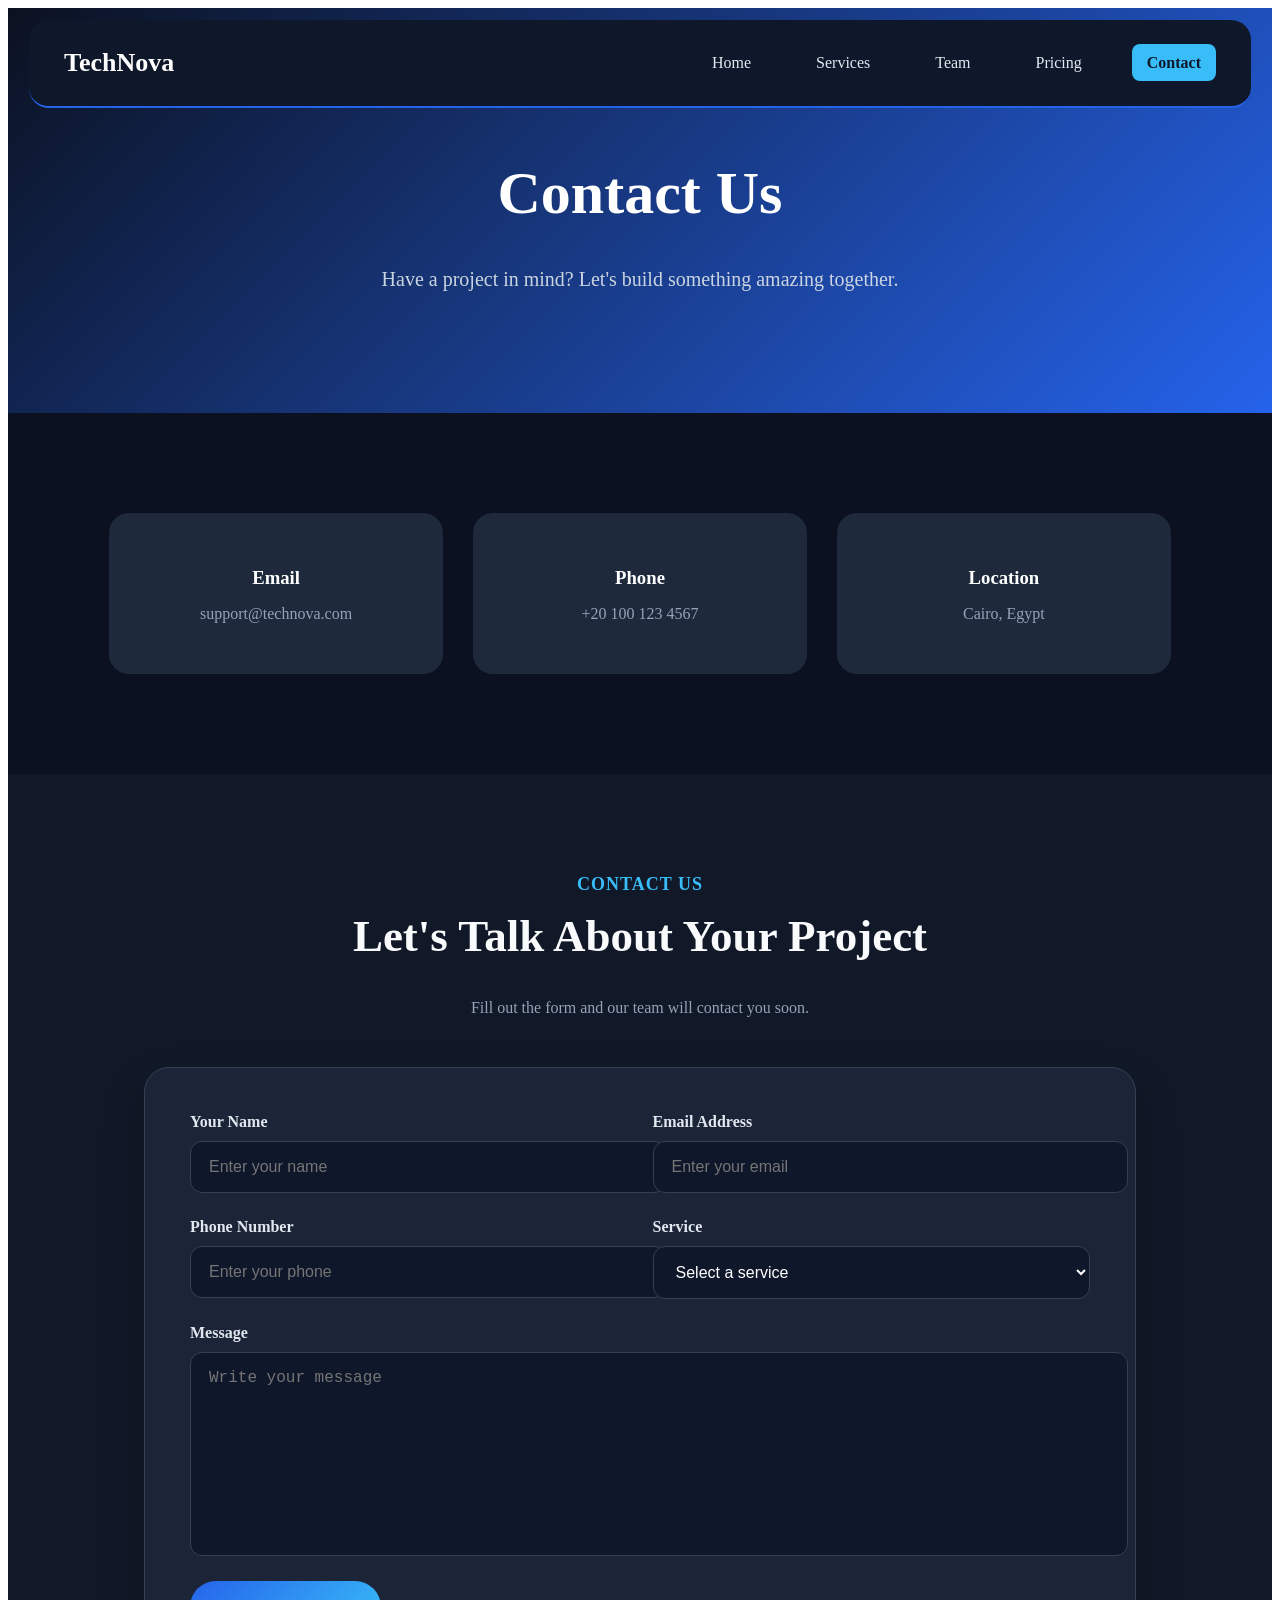
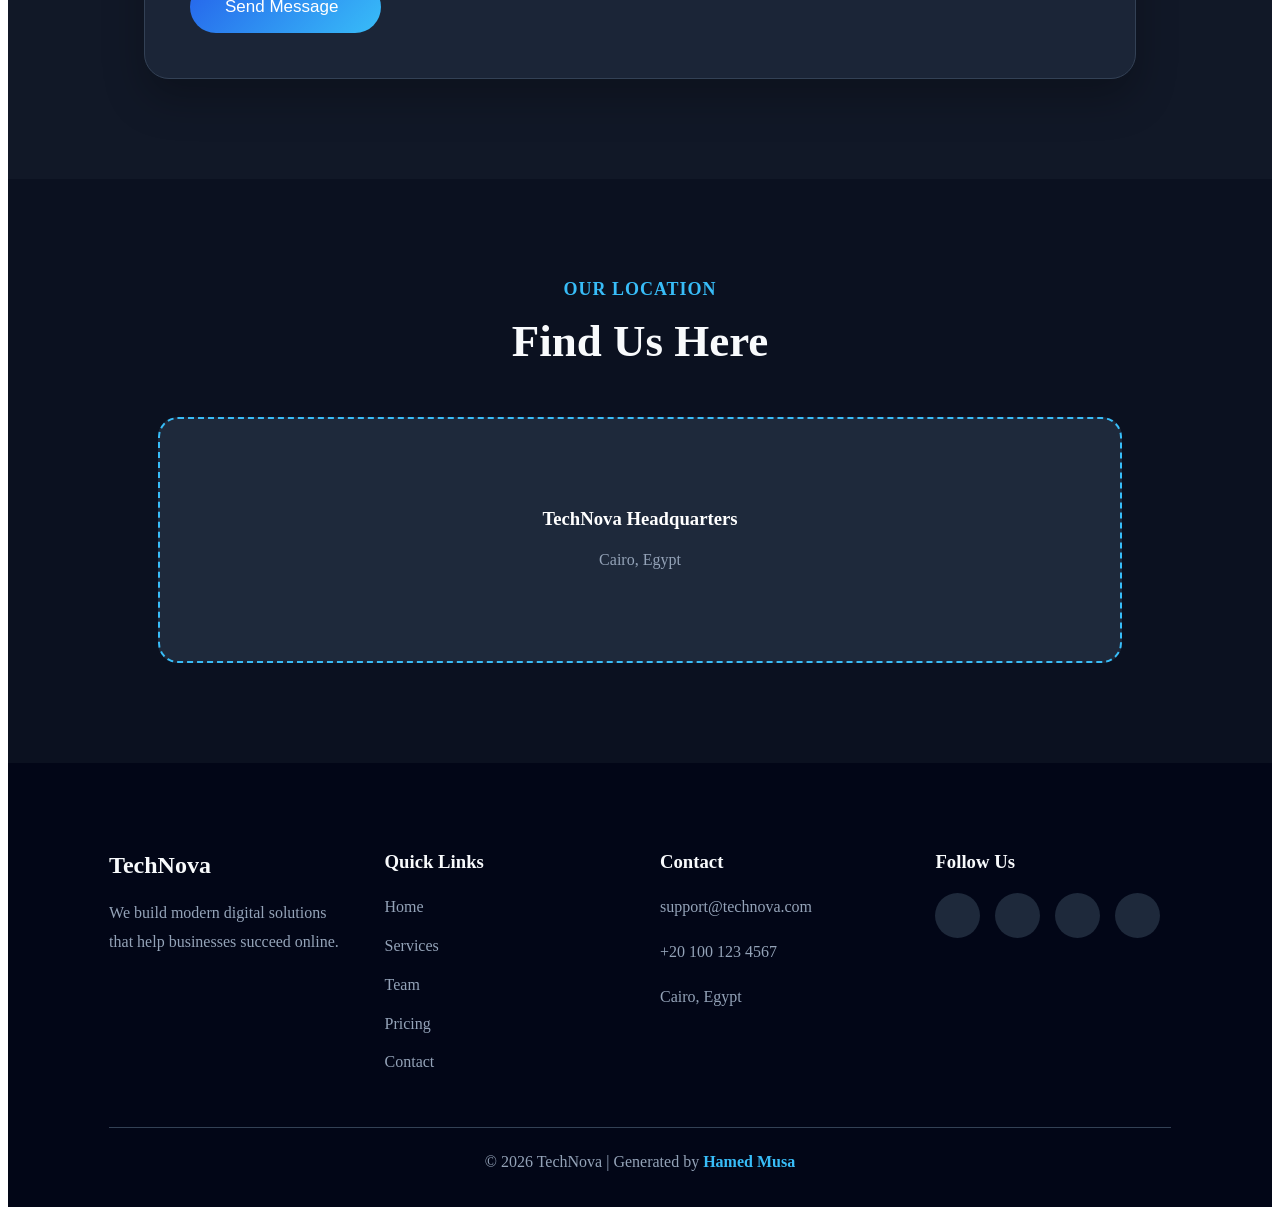
==== contact.html @ bdc84945 "Add files via upload" ====
<!DOCTYPE html>
<html lang="en">

<head>
    <meta charset="UTF-8">
    <meta name="viewport" content="width=device-width, initial-scale=1.0">
    <title>Contact Us</title>
    <link rel="stylesheet" href="Css/programming.css">
</head>

<body>
    <nav class="company-navbar">
        <a href="#" class="logo">

            <i class="fa-solid fa-code"></i>

            TechNova

        </a>
        <ul>

            <li><a href="company.html">Home</a></li>

            <li><a href="services.html">Services</a></li>

            <li><a href="team.html">Team</a></li>

            <li><a href="pricing.html">Pricing</a></li>

            <li><a href="contact.html" class="active">Contact</a></li>

        </ul>
        <div class="menu-btn">

            <i class="fa-solid fa-bars"></i>

        </div>
    </nav>
    <section class="page-hero contact-hero">

        <h1>Contact Us</h1>

        <p>
            Have a project in mind? Let's build something amazing together.
        </p>

    </section>
    <section class="contact-page">


        <div class="contact-info">


            <div class="info-box">

                <i class="fa-solid fa-envelope"></i>

                <h3>Email</h3>

                <p>
                    support@technova.com
                </p>

            </div>



            <div class="info-box">

                <i class="fa-solid fa-phone"></i>

                <h3>Phone</h3>

                <p>
                    +20 100 123 4567
                </p>

            </div>



            <div class="info-box">

                <i class="fa-solid fa-location-dot"></i>

                <h3>Location</h3>

                <p>
                    Cairo, Egypt
                </p>

            </div>


        </div>



    </section>
    <section class="contact-form-section">

        <div class="section-title">

            <span>Contact Us</span>
            <h2>Let's Talk About Your Project</h2>

            <p>
                Fill out the form and our team will contact you soon.
            </p>

        </div>


        <form class="contact-form">


            <div class="input-row">

                <div class="input-box">

                    <label>Your Name</label>

                    <input type="text" placeholder="Enter your name">

                </div>


                <div class="input-box">

                    <label>Email Address</label>

                    <input type="email" placeholder="Enter your email">

                </div>


            </div>



            <div class="input-row">


                <div class="input-box">

                    <label>Phone Number</label>

                    <input type="tel" placeholder="Enter your phone">

                </div>


                <div class="input-box">

                    <label>Service</label>

                    <select>

                        <option>Select a service</option>

                        <option>Web Development</option>

                        <option>Mobile Application</option>

                        <option>UI/UX Design</option>

                        <option>Cloud Solutions</option>

                    </select>

                </div>


            </div>



            <div class="input-box">

                <label>Message</label>

                <textarea placeholder="Write your message"></textarea>

            </div>



            <button class="send-btn">

                Send Message
                <i class="fa-solid fa-paper-plane"></i>

            </button>


        </form>


    </section>
    <!--=========================
        Location
==========================-->

    <section class="location-section">

        <div class="section-title">

            <span>Our Location</span>

            <h2>Find Us Here</h2>

        </div>


        <div class="map-box">

            <i class="fa-solid fa-map-location-dot"></i>

            <h3>TechNova Headquarters</h3>

            <p>
                Cairo, Egypt
            </p>

        </div>

    </section>
    <footer class="company-footer">

        <div class="footer-container">


            <div class="footer-about">

                <h2>TechNova</h2>

                <p>
                    We build modern digital solutions
                    that help businesses succeed online.
                </p>

            </div>



            <div class="footer-links">

                <h3>Quick Links</h3>

                <a href="company.html">Home</a>
                <a href="services.html">Services</a>
                <a href="team.html">Team</a>
                <a href="pricing.html">Pricing</a>
                <a href="contact.html">Contact</a>

            </div>



            <div class="footer-contact">

                <h3>Contact</h3>

                <p>
                    <i class="fa-solid fa-envelope"></i>
                    support@technova.com
                </p>

                <p>
                    <i class="fa-solid fa-phone"></i>
                    +20 100 123 4567
                </p>

                <p>
                    <i class="fa-solid fa-location-dot"></i>
                    Cairo, Egypt
                </p>

            </div>



            <div class="footer-social">

                <h3>Follow Us</h3>

                <div class="social-icons">

                    <a href="#">
                        <i class="fa-brands fa-facebook-f"></i>
                    </a>

                    <a href="#">
                        <i class="fa-brands fa-instagram"></i>
                    </a>

                    <a href="#">
                        <i class="fa-brands fa-linkedin-in"></i>
                    </a>

                    <a href="#">
                        <i class="fa-brands fa-github"></i>
                    </a>

                </div>

            </div>


        </div>


        <hr>


        <p class="copyright">

            © 2026 TechNova | Generated by
            <strong>Hamed Musa</strong>

        </p>


    </footer>
</body>

</html>
---- Css/programming.css ----
/*=========================
          Hero
=========================*/

.hero {

    min-height: 100vh;

    background: #0B1120;

    display: flex;

    justify-content: space-between;

    align-items: center;

    padding: 160px 8% 120px;

}

.hero-content {

    flex: 1;

}

.hero-content span {

    color: #2563EB;

    font-size: 22px;

    font-weight: bold;

}

.hero-content h1 {

    color: #F8FAFC;

    font-size: 65px;

    line-height: 1.2;

    margin: 25px 0;

}

.hero-content p {

    color: #94A3B8;

    font-size: 19px;

    line-height: 1.8;

    max-width: 600px;

}

.hero-buttons {

    margin-top: 40px;

}

.btn-primary {

    background: #2563EB;

    color: white;

    padding: 16px 36px;

    border-radius: 50px;

    margin-right: 15px;

    transition: .3s;

}

.btn-primary:hover {

    background: #1D4ED8;

}

.btn-secondary {

    border: 2px solid #2563EB;

    color: #2563EB;

    padding: 16px 36px;

    border-radius: 50px;

    transition: .3s;

}

.btn-secondary:hover {

    background: #2563EB;

    color: white;

}

.hero-image {

    flex: 1;

    text-align: center;

}

.hero-image img {

    width: 100%;

    max-width: 600px;

}

/*=========================
      Company Navbar
=========================*/

.company-navbar {

    position: absolute;

    top: 20px;

    left: 50%;

    transform: translateX(-50%);

    width: 90%;

    display: flex;

    justify-content: space-between;

    align-items: center;

    padding: 18px 35px;

    border-radius: 20px;

    background: #0F172A;
    border-bottom: 2px solid #2563EB;


}

.company-navbar .logo {

    color: white;

    font-size: 26px;

    font-weight: bold;

}

.company-navbar ul {

    display: flex;

    gap: 35px;

}

.company-navbar ul li {

    list-style: none;

}

.company-navbar ul li a {

    color: #E2E8F0;
    padding: 10px 15px;
    transition: .3s;
    border-radius: 8px;
}

.company-navbar ul li a:hover {

    background: #2563EB;
    color: white;
}

.company-navbar ul li a.active {
    background: #38BDF8;
    color: #0F172A;
    font-weight: bold;
}

.hire-btn {

    background: #2563EB;

    color: white;

    padding: 12px 28px;

    border-radius: 50px;

    transition: .3s;

}

.hire-btn:hover {

    background: #1D4ED8;

}

/*=========================
      Clients
=========================*/

.clients {

    padding: 80px 8%;

    background: #111827;

    text-align: center;

}

.clients h2 {

    color: white;

    margin-bottom: 50px;

    font-size: 40px;

}

.clients-container {

    display: grid;

    grid-template-columns: repeat(auto-fit, minmax(180px, 1fr));

    gap: 25px;

}

.client-box {

    background: #1F2937;

    border-radius: 18px;

    height: 140px;

    display: flex;

    justify-content: center;

    align-items: center;

    transition: .4s;

    border: 1px solid transparent;

}

.client-box:hover {

    transform: translateY(-10px);

    border-color: #2563EB;

    box-shadow: 0 10px 25px rgba(37, 99, 235, .3);

}

.client-box img {

    width: 130px;

    height: 60px;

    object-fit: contain;

    filter: grayscale(100%);

    opacity: .7;

    transition: .4s;

}

.client-box:hover img {

    filter: grayscale(0);

    opacity: 1;

    transform: scale(1.08);

}

/*=========================
      Company Services
=========================*/

.company-services {

    padding: 100px 8%;

    background: #0F172A;

}

.service-grid {

    display: grid;

    grid-template-columns: repeat(auto-fit, minmax(300px, 1fr));

    gap: 30px;

    margin-top: 60px;

}

.service-card {

    background: #1E293B;

    padding: 40px 30px;

    border-radius: 20px;

    transition: .4s;

    text-align: center;

    border: 1px solid transparent;

}

.service-card:hover {

    transform: translateY(-10px);

    border-color: #2563EB;

}

.service-card i {

    font-size: 55px;

    color: #2563EB;

    margin-bottom: 25px;

}

.service-card h3 {

    color: white;

    margin-bottom: 15px;

    font-size: 26px;

}

.service-card p {

    color: #94A3B8;

    line-height: 1.8;

}

/*=========================
        Statistics
=========================*/

.stats {

    padding: 90px 8%;

    background: #111827;

}

.stats-container {

    display: grid;

    grid-template-columns: repeat(auto-fit, minmax(220px, 1fr));

    gap: 30px;

}

.stat-box {

    background: #1E293B;

    padding: 40px;

    border-radius: 18px;

    text-align: center;

    transition: .3s;

}

.stat-box:hover {

    transform: translateY(-10px);

}

.stat-box h2 {

    color: #38BDF8;

    font-size: 55px;

    margin-bottom: 15px;

}

.stat-box p {

    color: white;

    font-size: 20px;

}

/*=========================
      Why Choose Us
=========================*/

.why-us {

    padding: 100px 8%;

    background: #111827;

}

.why-grid {

    display: grid;

    grid-template-columns: repeat(auto-fit, minmax(280px, 1fr));

    gap: 30px;

    margin-top: 60px;

}

.why-card {

    background: #1E293B;

    padding: 40px 30px;

    border-radius: 20px;

    text-align: center;

    transition: .4s;

    border: 1px solid transparent;

}

.why-card:hover {

    transform: translateY(-10px);

    border-color: #2563EB;

    box-shadow: 0 15px 30px rgba(37, 99, 235, .25);

}

.why-card i {

    font-size: 55px;

    color: #38BDF8;

    margin-bottom: 25px;

}

.why-card h3 {

    color: white;

    margin-bottom: 15px;

}

.why-card p {

    color: #94A3B8;

    line-height: 1.8;

}

/*=========================
        Team
=========================*/

.team {

    padding: 100px 8%;

    background: #0B1120;

}

.team-grid {

    display: grid;

    grid-template-columns: repeat(auto-fit, minmax(260px, 1fr));

    gap: 30px;

    margin-top: 60px;

}

.team-card {

    background: #1E293B;

    padding: 40px;

    border-radius: 20px;

    text-align: center;

    transition: .4s;

}

.team-card:hover {

    transform: translateY(-10px);

    box-shadow: 0 15px 30px rgba(37, 99, 235, .25);

}

.team-card i:first-child {

    font-size: 60px;

    color: #38BDF8;

    margin-bottom: 20px;

}

.team-card h3 {

    color: white;

    margin-bottom: 10px;

}

.team-card p {

    color: #94A3B8;

}

.team-icons {

    margin-top: 25px;

    display: flex;

    justify-content: center;

    gap: 20px;

}

.team-icons i {

    color: #38BDF8;

    font-size: 22px;

    cursor: pointer;

    transition: .3s;

}

.team-icons i:hover {

    color: white;

}

/*=========================
      Section Title
=========================*/

.section-title {

    text-align: center;

    margin-bottom: 50px;

}

.section-title span {

    color: #38BDF8;

    font-size: 18px;

    font-weight: 600;

    letter-spacing: 1px;

    text-transform: uppercase;

}

.section-title h2 {

    color: #F8FAFC;

    font-size: 45px;

    margin-top: 15px;

    font-weight: 700;

}

/*=========================
      Testimonials
=========================*/

.testimonials {

    padding: 100px 8%;

    background: #111827;

}

.testimonials-grid {

    display: grid;

    grid-template-columns: repeat(auto-fit, minmax(320px, 1fr));

    gap: 30px;

    margin-top: 60px;

}

.testimonial-card {

    background: #1E293B;

    padding: 35px;

    border-radius: 20px;

    transition: .4s;

}

.testimonial-card:hover {

    transform: translateY(-10px);

    box-shadow: 0 15px 30px rgba(37, 99, 235, .25);

}

.testimonial-card i {

    font-size: 40px;

    color: #38BDF8;

    margin-bottom: 20px;

}

.testimonial-card p {

    color: #CBD5E1;

    line-height: 1.8;

    margin-bottom: 25px;

}

.testimonial-card h3 {

    color: white;

    margin-bottom: 8px;

}

.testimonial-card span {

    color: #38BDF8;

    font-size: 15px;

}

/*=========================
      Company CTA
=========================*/

.company-cta {

    padding: 100px 8%;

    background: linear-gradient(135deg, #2563EB, #7C3AED);

}

.cta-box {

    text-align: center;

    max-width: 900px;

    margin: auto;

}

.cta-box h2 {

    color: white;

    font-size: 50px;

    margin-bottom: 20px;

}

.cta-box p {

    color: #E2E8F0;

    font-size: 18px;

    line-height: 1.8;

    margin-bottom: 40px;

}

.cta-buttons {

    display: flex;

    justify-content: center;

    gap: 20px;

    flex-wrap: wrap;

}

.start-btn {

    background: white;

    color: #2563EB;

    padding: 15px 35px;

    border-radius: 50px;

    font-weight: bold;

    transition: .3s;

}

.start-btn:hover {

    transform: translateY(-5px);

}

.contact-btn {

    border: 2px solid white;

    color: white;

    padding: 15px 35px;

    border-radius: 50px;

    transition: .3s;

}

.contact-btn:hover {

    background: white;

    color: #2563EB;

}

/*=========================
        Footer
=========================*/

.company-footer {

    background: #020617;

    padding: 70px 8% 20px;

}

.footer-container {

    display: grid;

    grid-template-columns: repeat(auto-fit, minmax(220px, 1fr));

    gap: 40px;

}

.company-footer h2,
.company-footer h3 {

    color: #F8FAFC;

    margin-bottom: 20px;

}

.company-footer p,
.company-footer a {

    color: #94A3B8;

    line-height: 1.8;

    display: block;

    margin-bottom: 10px;

    transition: .3s;

}

.company-footer a:hover {

    color: #38BDF8;

}

.social-icons {

    display: flex;

    gap: 15px;

    margin-top: 15px;

}

.social-icons a {

    width: 45px;

    height: 45px;

    border-radius: 50%;

    background: #1E293B;

    display: flex;

    justify-content: center;

    align-items: center;

    font-size: 18px;

}

.social-icons a:hover {

    background: #2563EB;

    color: white;

}

.company-footer hr {

    border: none;

    height: 1px;

    background: #334155;

    margin: 40px 0 20px;

}

.copyright {

    text-align: center;

    color: #94A3B8;

}

.copyright strong {

    color: #38BDF8;

}

a {
    text-decoration: none;
}

/*=========================
      Responsive
=========================*/

@media(max-width:992px) {

    .hero {

        flex-direction: column-reverse;

        text-align: center;

        gap: 50px;

    }

    .hero-content p {

        margin: auto;

    }

    .hero-buttons {

        display: flex;

        justify-content: center;

        flex-wrap: wrap;

        gap: 15px;

    }

    .company-navbar {

        width: 95%;

        padding: 15px 20px;

    }

    .company-navbar ul {

        display: flex;

        flex-wrap: wrap;

        justify-content: center;

        gap: 15px;

    }

    .company-navbar .logo {

        font-size: 22px;

    }

    .hire-btn {

        padding: 10px 20px;

        font-size: 15px;

    }

    .company-navbar ul {

        flex-wrap: wrap;

        justify-content: center;

        gap: 20px;

    }

    .hero-content h1 {

        font-size: 50px;

    }

}

@media(max-width:768px) {

    .hero {

        padding: 140px 20px 80px;

    }

    .hero-content h1 {

        font-size: 38px;

    }

    .hero-content p {

        font-size: 16px;

    }

    .section-title h2 {

        font-size: 32px;

    }

    .hero-image img {

        max-width: 350px;

    }

    .clients-container,
    .service-grid,
    .stats-container,
    .why-grid,
    .team-grid,
    .testimonials-grid {

        grid-template-columns: 1fr;

    }

    .company-footer {

        text-align: center;

    }

    .social-icons {

        justify-content: center;

    }


    .company-navbar ul {

        position: absolute;

        top: 80px;

        left: 0;

        width: 100%;

        background: #0B1120;

        flex-direction: column;

        display: none;

    }


    .company-navbar ul.active {

        display: flex;

    }


    .menu-btn {

        display: block;

    }

    .contact-form {

        padding: 25px 20px;

    }


    .input-row {

        grid-template-columns: 1fr;

    }


    .send-btn {

        width: 100%;

    }

}





@media(max-width:480px) {

    .hero-content h1 {

        font-size: 30px;

    }

    .btn-primary,
    .btn-secondary {

        width: 100%;

        text-align: center;

    }

    .company-navbar {

        width: 95%;

    }

    .company-navbar ul {

        flex-direction: column;

        align-items: center;

    }

}

.menu-btn {

    display: none;

    color: white;

    font-size: 28px;

    cursor: pointer;

}

@media(max-width:768px) {

    .menu-btn {

        display: block;

    }

    .company-navbar {

        justify-content: space-between;

    }

    .company-navbar ul {

        position: absolute;

        top: 85px;

        left: 0;

        width: 100%;

        background: #0B1120;

        flex-direction: column;

        text-align: center;

        padding: 25px 0;

        display: none;

    }

    .company-navbar ul.active {

        display: flex;

    }

    .hire-btn {

        display: none;

    }

}

/*=========================
      Page Hero
=========================*/

.page-hero {

    height: 45vh;

    background: linear-gradient(135deg, #0B1120, #2563EB);

    display: flex;

    flex-direction: column;

    justify-content: center;

    align-items: center;

    text-align: center;

    color: white;

}

.page-hero h1 {

    font-size: 60px;

    margin-bottom: 20px;

}

.page-hero p {

    font-size: 20px;

    color: #CBD5E1;

    max-width: 650px;

}

/*=========================
      Services Page
=========================*/

.services-page {

    padding: 100px 8%;

    background: #0B1120;

}

.services-grid {

    display: grid;

    grid-template-columns: repeat(auto-fit, minmax(320px, 1fr));

    gap: 30px;

}

.service-box {

    background: #1E293B;

    padding: 40px;

    border-radius: 20px;

    transition: .4s;

    border: 1px solid transparent;

}

.service-box:hover {

    transform: translateY(-10px);

    border-color: #38BDF8;

    box-shadow: 0 15px 30px rgba(56, 189, 248, .25);

}

.service-box i {

    font-size: 50px;

    color: #38BDF8;

    margin-bottom: 20px;

}

.service-box h3 {

    color: #fff;

    margin-bottom: 15px;

}

.service-box p {

    color: #94A3B8;

    line-height: 1.8;

    margin-bottom: 20px;

}

.service-box a {

    color: #38BDF8;

    text-decoration: none;

    font-weight: bold;

}

.service-box a:hover {

    color: #60A5FA;

}

/*=========================
      Work Process
=========================*/

.work-process {

    padding: 100px 8%;

    background: #111827;

}

.process-grid {

    display: grid;

    grid-template-columns: repeat(auto-fit, minmax(300px, 1fr));

    gap: 35px;

    margin-top: 60px;

}

.process-card {

    position: relative;

    background: #1E293B;

    padding: 40px;

    border-radius: 20px;

    text-align: center;

    transition: .4s;

}

.process-card:hover {

    transform: translateY(-10px);

    box-shadow: 0 15px 30px rgba(37, 99, 235, .25);

}

.process-number {

    position: absolute;

    top: 20px;

    right: 25px;

    font-size: 55px;

    font-weight: bold;

    color: rgba(255, 255, 255, .06);

}

.process-card i {

    font-size: 55px;

    color: #38BDF8;

    margin-bottom: 25px;

}

.process-card h3 {

    color: white;

    margin-bottom: 15px;

}

.process-card p {

    color: #94A3B8;

    line-height: 1.8;

}

/*=========================
      Technologies
=========================*/

.technologies {

    padding: 100px 8%;

    background: #0B1120;

}

.tech-grid {

    display: grid;

    grid-template-columns: repeat(auto-fit, minmax(180px, 1fr));

    gap: 25px;

    margin-top: 60px;

}

.tech-card {

    background: #1E293B;

    padding: 35px 20px;

    border-radius: 18px;

    text-align: center;

    transition: .3s;

    border: 1px solid transparent;

}

.tech-card:hover {

    transform: translateY(-8px);

    border-color: #38BDF8;

}

.tech-card i {

    font-size: 55px;

    color: #38BDF8;

    margin-bottom: 20px;

}

.tech-card h3 {

    color: #F8FAFC;

    font-size: 20px;

}

/*=========================
        CTA
=========================*/

.services-cta {

    padding: 100px 8%;

    background: linear-gradient(135deg, #2563EB, #7C3AED);

    text-align: center;

}

.services-cta h2 {

    color: #fff;

    font-size: 48px;

    margin-bottom: 20px;

}

.services-cta p {

    color: #E2E8F0;

    font-size: 20px;

    max-width: 700px;

    margin: auto;

    line-height: 1.8;

}

.cta-buttons {

    margin-top: 40px;

    display: flex;

    justify-content: center;

    gap: 20px;

    flex-wrap: wrap;

}

.team-page {

    padding: 100px 8%;

    background: #0B1120;

}


.member-card {

    background: #1E293B;

    padding: 40px 30px;

    border-radius: 20px;

    text-align: center;

    transition: .4s;

}


.member-card:hover {

    transform: translateY(-10px);

    box-shadow: 0 15px 30px rgba(56, 189, 248, .2);

}


.member-card i {

    font-size: 60px;

    color: #38BDF8;

    margin-bottom: 25px;

}


.member-card h3 {

    color: white;

    margin-bottom: 10px;

}


.member-card p {

    color: #94A3B8;

    margin-bottom: 25px;

}


.skills {

    display: flex;

    justify-content: center;

    flex-wrap: wrap;

    gap: 10px;

}


.skills span {

    background: #2563EB;

    color: white;

    padding: 7px 15px;

    border-radius: 20px;

    font-size: 14px;

}

/*=========================
        Team Stats
=========================*/

.team-stats {

    padding: 80px 8%;

    background: #111827;

    display: grid;

    grid-template-columns: repeat(auto-fit, minmax(220px, 1fr));

    gap: 30px;

}


.stats-box {

    background: #1E293B;

    padding: 35px;

    text-align: center;

    border-radius: 20px;

    transition: .3s;

}


.stats-box:hover {

    transform: translateY(-8px);

    background: #2563EB;

}


.stats-box i {

    color: #38BDF8;

    font-size: 45px;

    margin-bottom: 20px;

}


.stats-box h2 {

    color: white;

    font-size: 40px;

    margin-bottom: 10px;

}


.stats-box p {

    color: #CBD5E1;

}

/*=========================
        Team CTA
=========================*/

.team-cta {

    padding: 100px 8%;

    background: linear-gradient(135deg, #2563EB, #7C3AED);

    text-align: center;

}


.team-cta h2 {

    color: white;

    font-size: 45px;

    margin-bottom: 20px;

}


.team-cta p {

    color: #E2E8F0;

    font-size: 20px;

    max-width: 700px;

    margin: 0 auto 35px;

    line-height: 1.8;

}


.team-cta .btn-primary {

    display: inline-block;

    background: white;

    color: #2563EB;

    padding: 15px 35px;

    border-radius: 30px;

    font-weight: bold;

    text-decoration: none;

    transition: .3s;

}


.team-cta .btn-primary:hover {

    transform: translateY(-5px);

}

/*=========================
        Pricing
=========================*/

.pricing-page {

    padding: 100px 8%;

    background: #0B1120;

}


.pricing-grid {

    display: grid;

    grid-template-columns: repeat(auto-fit, minmax(300px, 1fr));

    gap: 30px;

    margin-top: 60px;

}


.price-card {

    background: #1E293B;

    padding: 40px 30px;

    border-radius: 20px;

    text-align: center;

    position: relative;

    transition: .4s;

}


.price-card:hover {

    transform: translateY(-10px);

}


.price-card h3 {

    color: white;

    font-size: 25px;

}


.price-card h2 {

    color: #38BDF8;

    font-size: 45px;

    margin: 20px 0;

}


.price-card p {

    color: #94A3B8;

}


.price-card ul {

    list-style: none;

    margin: 30px 0;

}


.price-card li {

    color: #CBD5E1;

    margin: 15px 0;

}


.price-card li i {

    color: #38BDF8;

    margin-right: 8px;

}


.price-card a {

    display: inline-block;

    background: #2563EB;

    color: white;

    padding: 12px 30px;

    border-radius: 30px;

    text-decoration: none;

}


.price-card.popular {

    border: 2px solid #38BDF8;

}


.badge {

    position: absolute;

    top: 15px;

    right: 20px;

    background: #38BDF8;

    color: #0F172A;

    padding: 5px 15px;

    border-radius: 20px;

    font-weight: bold;

}

/*=========================
      Choose Plans
=========================*/

.choose-plans {

    padding: 100px 8%;

    background: #111827;

}


.benefits-grid {

    display: grid;

    grid-template-columns: repeat(auto-fit, minmax(250px, 1fr));

    gap: 30px;

    margin-top: 60px;

}


.benefit-card {

    background: #1E293B;

    padding: 35px;

    border-radius: 20px;

    text-align: center;

    transition: .3s;

}


.benefit-card:hover {

    transform: translateY(-8px);

    box-shadow: 0 15px 30px rgba(56, 189, 248, .2);

}


.benefit-card i {

    color: #38BDF8;

    font-size: 45px;

    margin-bottom: 20px;

}


.benefit-card h3 {

    color: white;

    margin-bottom: 15px;

}


.benefit-card p {

    color: #94A3B8;

    line-height: 1.8;

}

/*=========================
       Pricing CTA
=========================*/

.pricing-cta {

    padding: 100px 8%;

    background: linear-gradient(135deg, #2563EB, #7C3AED);

    text-align: center;

}


.pricing-cta h2 {

    color: white;

    font-size: 45px;

    margin-bottom: 20px;

}


.pricing-cta p {

    color: #E2E8F0;

    font-size: 20px;

    max-width: 650px;

    margin: 0 auto 35px;

    line-height: 1.8;

}


.pricing-cta a {

    display: inline-block;

    background: white;

    color: #2563EB;

    padding: 15px 35px;

    border-radius: 30px;

    text-decoration: none;

    font-weight: bold;

    transition: .3s;

}


.pricing-cta a:hover {

    transform: translateY(-5px);

}

/*=========================
        Contact
=========================*/

.contact-page {

    padding: 100px 8%;

    background: #0B1120;

}


.contact-info {

    display: grid;

    grid-template-columns: repeat(auto-fit, minmax(250px, 1fr));

    gap: 30px;

}


.info-box {

    background: #1E293B;

    padding: 35px;

    text-align: center;

    border-radius: 20px;

    transition: .3s;

}


.info-box:hover {

    transform: translateY(-8px);

}


.info-box i {

    font-size: 45px;

    color: #38BDF8;

    margin-bottom: 20px;

}


.info-box h3 {

    color: white;

    margin-bottom: 15px;

}


.info-box p {

    color: #94A3B8;

}

/*=========================
      Professional Form
=========================*/

.contact-form-section {

    padding: 100px 8%;

    background: #111827;

}


.section-title p {

    color: #94A3B8;

    margin-top: 15px;

}



.contact-form {

    max-width: 900px;

    margin: 50px auto 0;

    background: rgba(30, 41, 59, .8);

    padding: 45px;

    border-radius: 25px;

    border: 1px solid #334155;

    box-shadow: 0 20px 40px rgba(0, 0, 0, .25);

}



.input-row {

    display: grid;

    grid-template-columns: repeat(2, 1fr);

    gap: 25px;

    margin-bottom: 25px;

}



.input-box {

    display: flex;

    flex-direction: column;

}



.input-box label {

    color: #E2E8F0;

    margin-bottom: 10px;

    font-weight: 600;

}



.input-box input,
.input-box select,
.input-box textarea {

    width: 100%;

    padding: 16px 18px;

    background: #0F172A;

    border: 1px solid #334155;

    border-radius: 12px;

    color: white;

    font-size: 16px;

    outline: none;

    transition: .3s;

}



.input-box input:focus,
.input-box select:focus,
.input-box textarea:focus {

    border-color: #38BDF8;

    box-shadow: 0 0 10px rgba(56, 189, 248, .3);

}



.input-box textarea {

    height: 170px;

    resize: none;

}



.send-btn {

    margin-top: 25px;

    background: linear-gradient(135deg, #2563EB, #38BDF8);

    color: white;

    border: none;

    padding: 16px 35px;

    border-radius: 30px;

    font-size: 17px;

    cursor: pointer;

    transition: .3s;

}



.send-btn i {

    margin-left: 8px;

}



.send-btn:hover {

    transform: translateY(-5px);

}

@media (max-width:768px) {

    .contact-form-section {

        padding: 60px 15px;

    }


    .contact-form {

        width: 100%;

        padding: 25px 18px;

        border-radius: 18px;

    }


    .section-title h2 {

        font-size: 28px;

        line-height: 1.4;

    }


    .section-title p {

        font-size: 15px;

    }


    .input-row {

        display: block;

        margin-bottom: 0;

    }


    .input-box {

        margin-bottom: 20px;

    }


    .input-box label {

        font-size: 14px;

    }


    .input-box input,
    .input-box select,
    .input-box textarea {

        padding: 14px;

        font-size: 14px;

        border-radius: 10px;

    }


    .input-box textarea {

        height: 130px;

    }


    .send-btn {

        width: 100%;

        padding: 14px;

        font-size: 15px;

    }

    .map-box {

        padding: 45px 20px;

    }

    .map-box i {

        font-size: 50px;

    }


}

/*=========================
        Location
=========================*/

.location-section {

    padding: 100px 8%;

    background: #0B1120;

}


.map-box {

    max-width: 900px;

    margin: 50px auto 0;

    background: #1E293B;

    border: 2px dashed #38BDF8;

    border-radius: 20px;

    padding: 70px 30px;

    text-align: center;

}


.map-box i {

    font-size: 70px;

    color: #38BDF8;

    margin-bottom: 20px;

}


.map-box h3 {

    color: white;

    margin-bottom: 15px;

}


.map-box p {

    color: #94A3B8;

    line-height: 1.8;

}
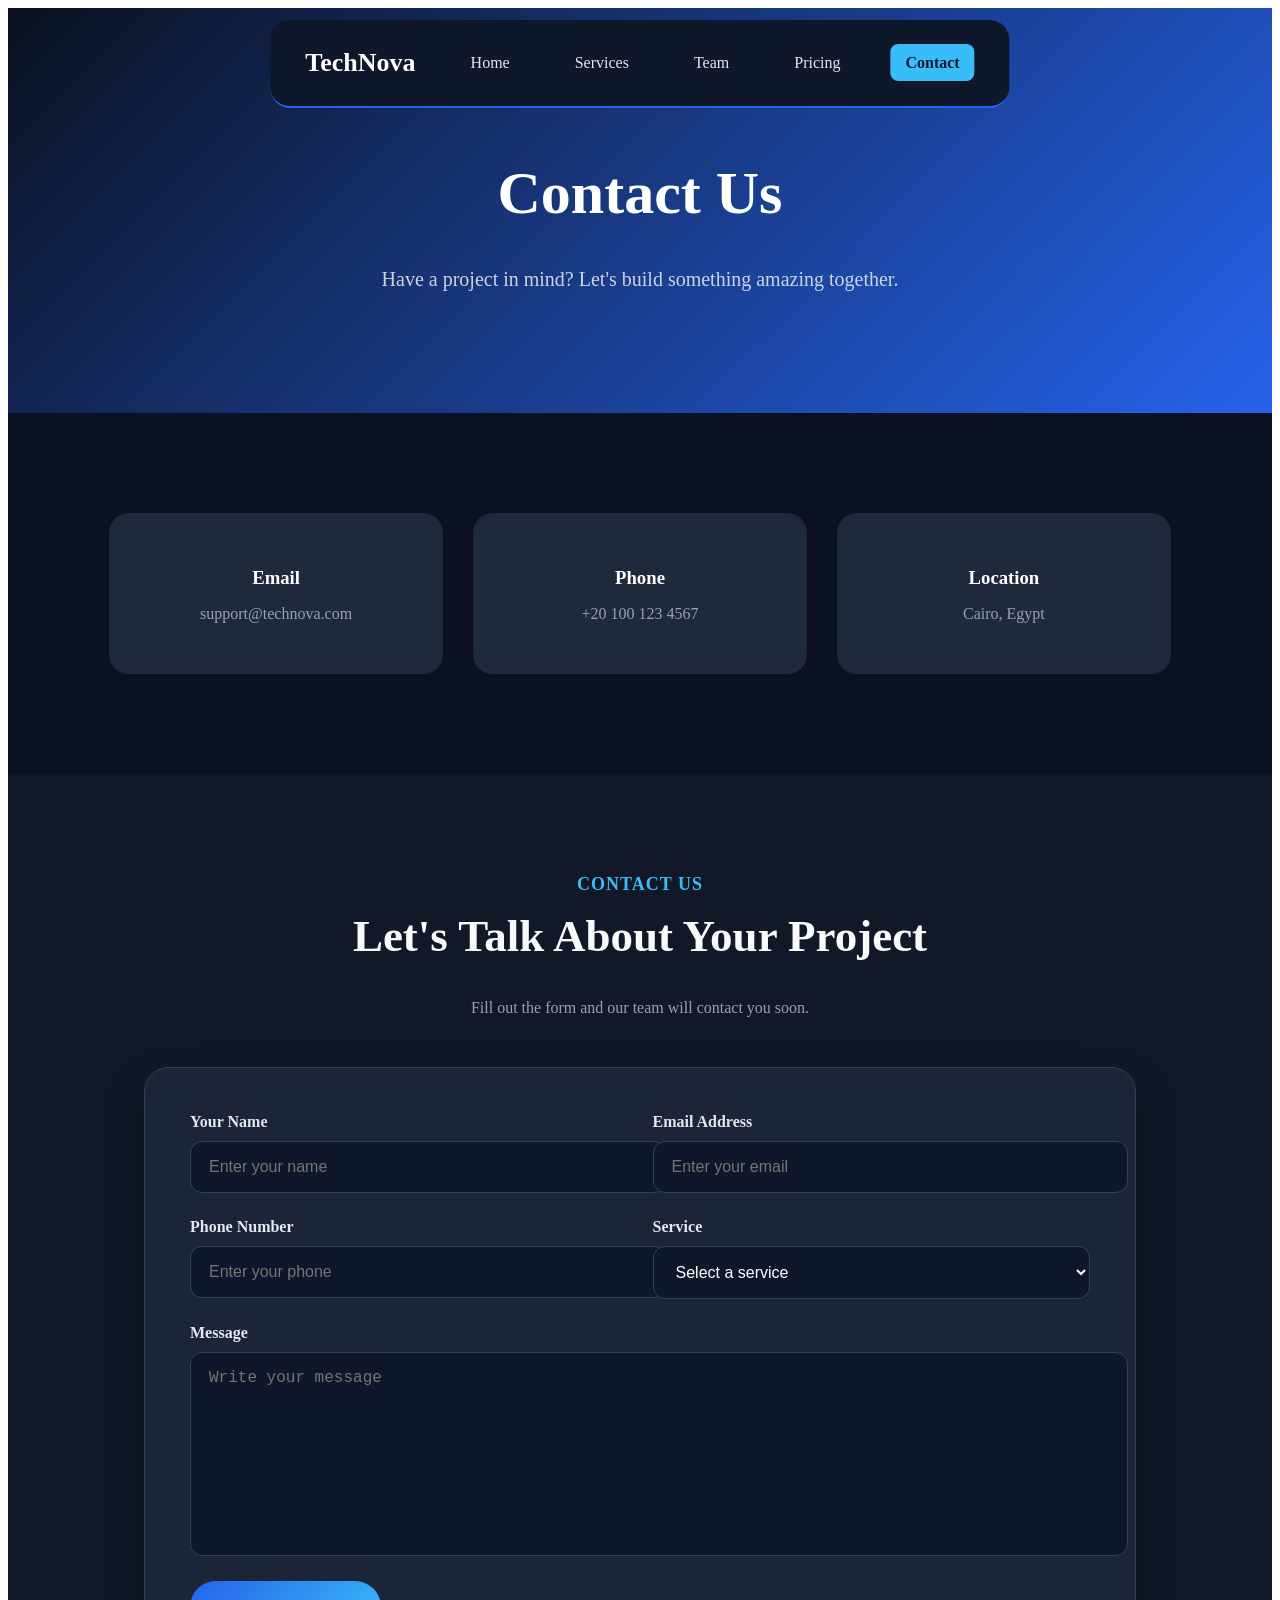
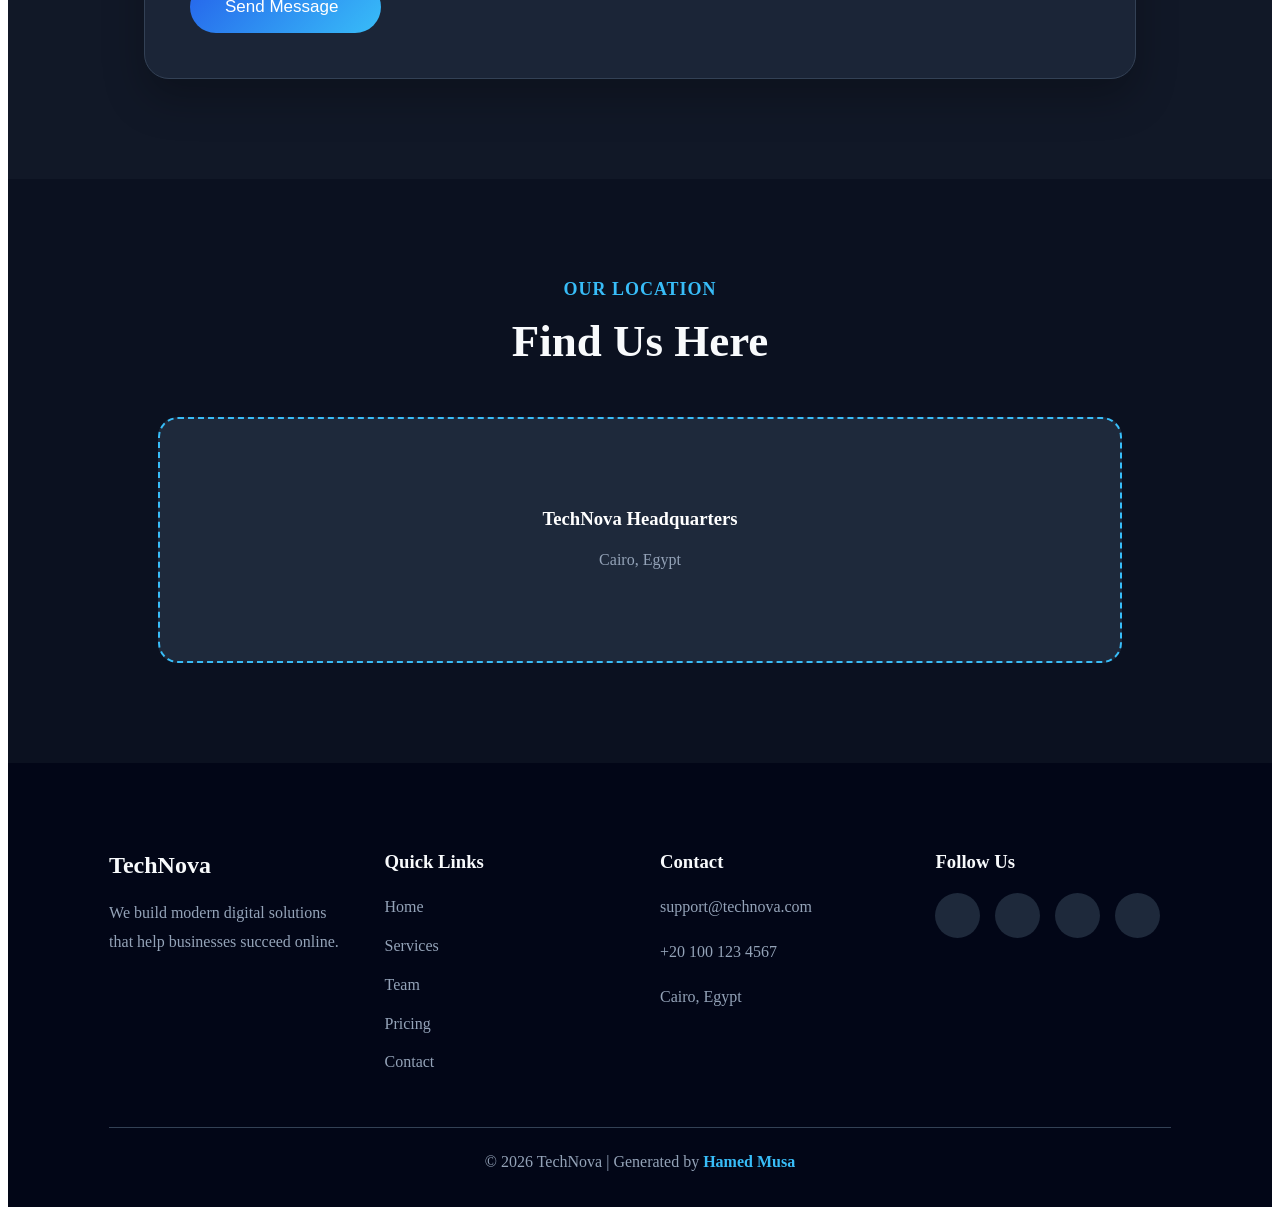
==== commit 1df976a1: "Add files via upload" ====
--- a/contact.html
+++ b/contact.html
@@ -19,7 +19,7 @@
         </a>
         <ul>
 
-            <li><a href="company.html">Home</a></li>
+            <li><a href="index.html">Home</a></li>
 
             <li><a href="services.html">Services</a></li>
 
@@ -322,6 +322,7 @@
 
 
     </footer>
+    <script src="Js/programming.js"></script>
 </body>
 
 </html>
--- a/Css/programming.css
+++ b/Css/programming.css
@@ -5,7 +5,7 @@
 .hero {
 
     min-height: 100vh;
-
+    overflow: hidden;
     background: #0B1120;
 
     display: flex;
@@ -63,6 +63,8 @@
     margin-top: 40px;
 
 }
+
+
 
 .btn-primary {
 
@@ -132,13 +134,19 @@
 
     position: absolute;
 
+    max-width: 100%;
+
     top: 20px;
 
     left: 50%;
 
     transform: translateX(-50%);
 
-    width: 90%;
+    .company-navbar {
+        left: 50%;
+        transform: translateX(-50%);
+        width: calc(100% - 20px);
+    }
 
     display: flex;
 
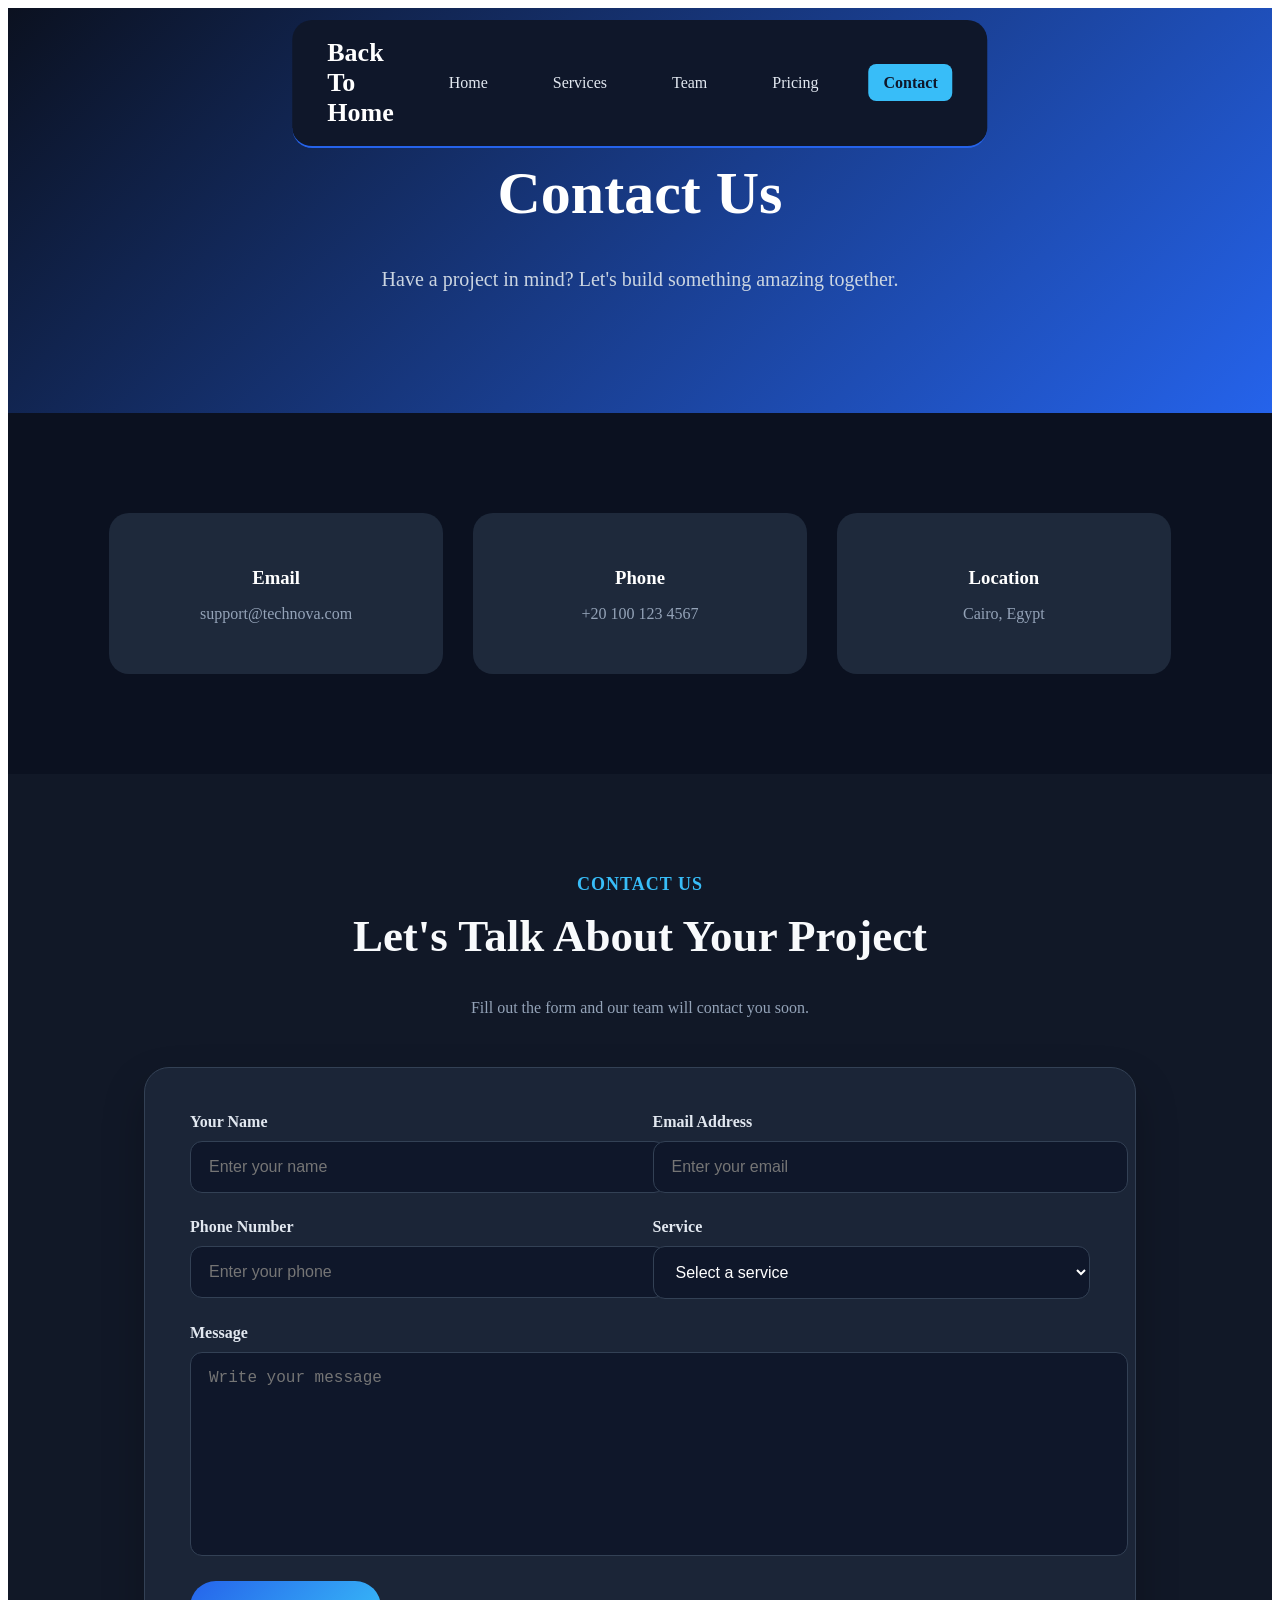
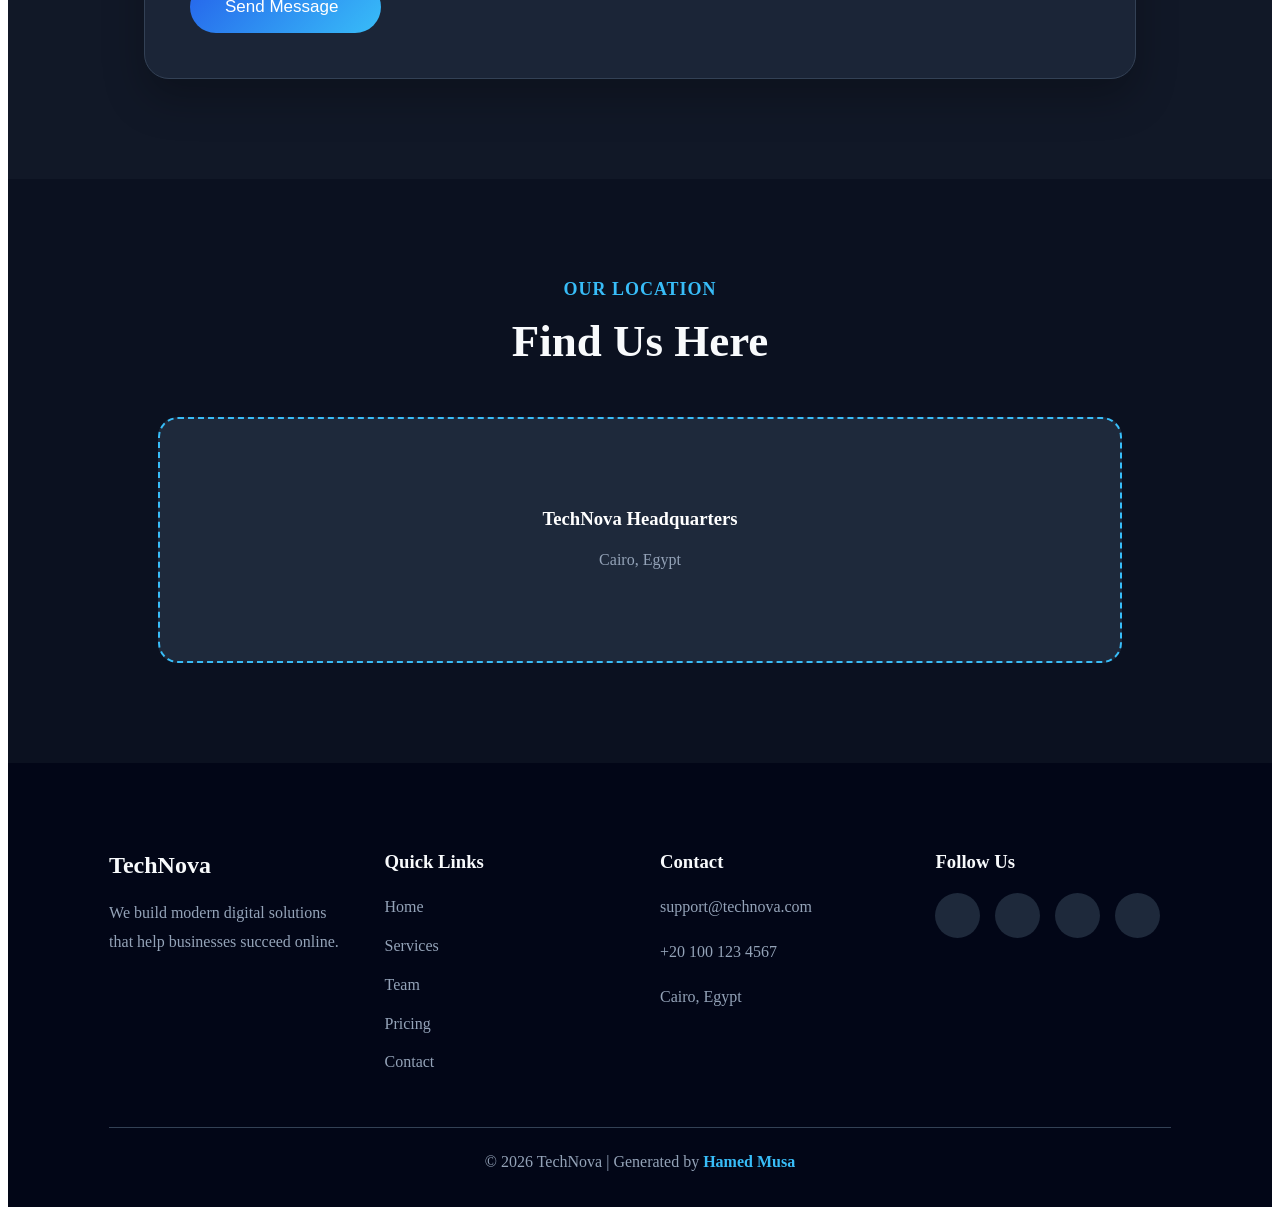
==== commit 4eb728a9: "Add files via upload" ====
--- a/contact.html
+++ b/contact.html
@@ -10,11 +10,9 @@
 
 <body>
     <nav class="company-navbar">
-        <a href="#" class="logo">
-
-            <i class="fa-solid fa-code"></i>
-
-            TechNova
+        <a href="index.html" class="logo">
+
+            Back To Home
 
         </a>
         <ul>
